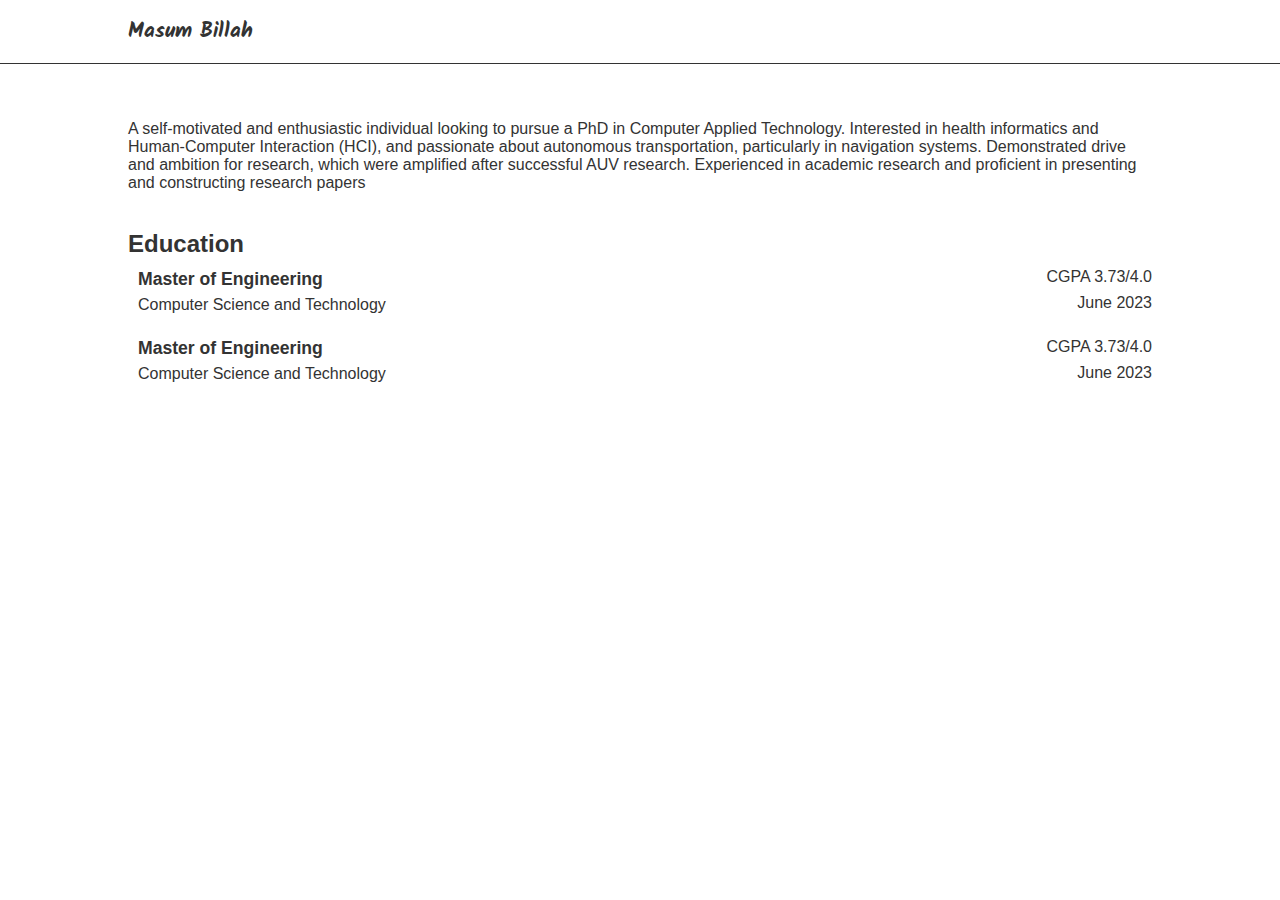
==== cv.html @ 6d70ecaf "Initial commit" ====
<!DOCTYPE html>
<html lang="en">

<head>
    <meta charset="UTF-8">
    <meta name="viewport" content="width=device-width, initial-scale=1.0">
    <title>About - Masum Billah</title>
    <meta name="title" content="About - Masum Billah">
    <link rel="stylesheet" href="styles.css">

    <link rel="stylesheet" href="https://cdnjs.cloudflare.com/ajax/libs/font-awesome/5.15.4/css/all.min.css">

</head>

<body>
    <header>
        <div class="container">
            <div class="header-content">
                <a href="/" class="logo">Masum Billah</a>
            </div>
        </div>
    </header>
    <main>
        <div class="container">
            <section>
                <p>
                    A self-motivated and enthusiastic individual looking to pursue a PhD in Computer Applied Technology.
                    Interested in health informatics and Human-Computer Interaction (HCI), and passionate about
                    autonomous transportation, particularly in navigation systems. Demonstrated drive and ambition for
                    research, which were amplified after successful AUV research. Experienced in academic research and
                    proficient in presenting and constructing research papers
                </p>
            </section>
            <section>
                <div class="heading">
                    <h2>Education</h2>
                </div>
                <div class="education-container">
                    <div class="left">
                        <p class="degree">Master of Engineering</p>
                        <p>Computer Science and Technology</p>
                    </div>
                    <div class="right">
                        <p>CGPA 3.73/4.0</p>
                        <p>June 2023</p>
                    </div>
                </div>
                <div class="education-container">
                    <div class="left">
                        <p class="degree">Master of Engineering</p>
                        <p>Computer Science and Technology</p>
                    </div>
                    <div class="right">
                        <p>CGPA 3.73/4.0</p>
                        <p>June 2023</p>
                    </div>
                </div>
            </section>
        </div>
    </main>
</body>

</html>
---- styles.css ----
@import url('https://fonts.googleapis.com/css2?family=Kalam:wght@300;400;700&display=swap');
@import url('https://fonts.googleapis.com/css2?family=Poppins:ital,wght@0,100;0,200;0,300;0,400;0,500;0,600;0,700;0,800;0,900;1,100;1,200;1,300;1,400;1,500;1,600;1,700;1,800;1,900&display=swap');

:root {
    /* Body styles */
    margin: 0;
    font-family: "Arial", sans-serif;
    background-color: #fff;
    color: #333;
}

body {
    margin: 0;
    font-family: Arial, sans-serif;
    background-color: #fff;
    color: #333;
}

.header {
    background-color: #fff;
    color: #333;
    height: 100vh;
    display: flex;
    align-items: center;
    justify-content: center;
}

.container {
    width: 80%;
    margin: 0 auto;
}

.intro {
    display: flex;
    justify-content: space-between;
    align-items: center;
    width: 100%;
}

.intro-text {
    max-width: 50%;
    /* Adjust max-width for better spacing */
}


.intro-text h1 {
    font-size: 2.5em;
    /* Larger font size */
    margin: 0;
    /* font-family: "Poppins", sans-serif; */
}

.intro-text p {
    font-size: 1.2em;
}

.buttons {
    opacity: 0;
    margin-top: 30px;
}

.rounded-btn {
    display: inline-block;
    padding: 10px 20px;
    margin-right: 7.5px;
    margin-bottom: 10px;
    border: 2px solid #ccc;
    border-radius: 20px;
    text-decoration: none;
    color: #333;
    /* Darker text color */
    transition: background-color 0.3s, color 0.3s;
}

.rounded-btn:hover {
    background-color: #eae8e6;
    color: #333;
}


.intro-image {
    max-width: 40%;
    /* Adjust max-width for better spacing */
    display: flex;
    justify-content: center;
    margin-right: 5%;
    /* Move the image slightly to the left */
}

.profile-pic {
    display: block;
    border-radius: 15px;
    /* Slightly rounded corners */
    width: 250px;
    /* Adjust image size */
    height: 250px;
    background-size: cover;
    opacity: 0;
    transition: opacity 1s ease-in-out;
}

.profile-pic.loaded {
    opacity: 1;
}

main {
    padding: 40px 0;
}

section {
    margin-bottom: 40px;
}

/* Responsive Design */
@media (max-width: 768px) {
    .header {
        height: 100vh;
        /* Full screen height for mobile */
    }

    .intro {
        flex-direction: column;
        text-align: center;
    }

    .intro-image {
        order: -1;
        margin-right: 0;
        margin-bottom: 20px;
        max-width: 100%;
    }

    .intro-text {
        max-width: 100%;
    }

    .intro-text h1 {
        font-size: 2em;
    }

    .profile-pic {
        width: 200px;
        height: 200px;
    }

    .btn {
        margin-bottom: 10px;
    }

    .rounded-btn {
        margin-right: 5px;
    }
}

.fade-in {
    opacity: 0;
    transition: opacity 1s ease-in-out;
}

.fade-visible {
    opacity: 1;
    transition: opacity 0.5s ease-in-out;
}

header {
    background-color: transparent;
    color: #fff;
    /* Initial text color (white) */
    padding: 15px 0;
    text-align: left;
    opacity: 1;
    border-bottom: 1.5px solid #333;
    /* Border at the bottom, white color */
}

.header-content {
    max-width: 1000px;
}

.logo {
    color: #333;
    text-decoration: none;
    font-size: 1.3em;
    font-weight: bold;
    font-family: "Kalam", cursive;
    transition: color 1s ease;
}

.logo:hover {
    color: #787878;
}

.heading {
    line-height: 150%;
}

.education-container {
    display: flex;
    justify-content: space-between;
    margin-bottom: 20px;
    margin-left: 10px;
    margin-top: -20px;
    line-height: 10px;
    /* background-color: #dbdbdb; */
}

.left {
    flex: 1;
    /* Take up remaining space */
}

.right {
    text-align: right;
}

.degree {
    font-size: 1.1em;
    font-weight: bold;
    margin-bottom: 5px;
}
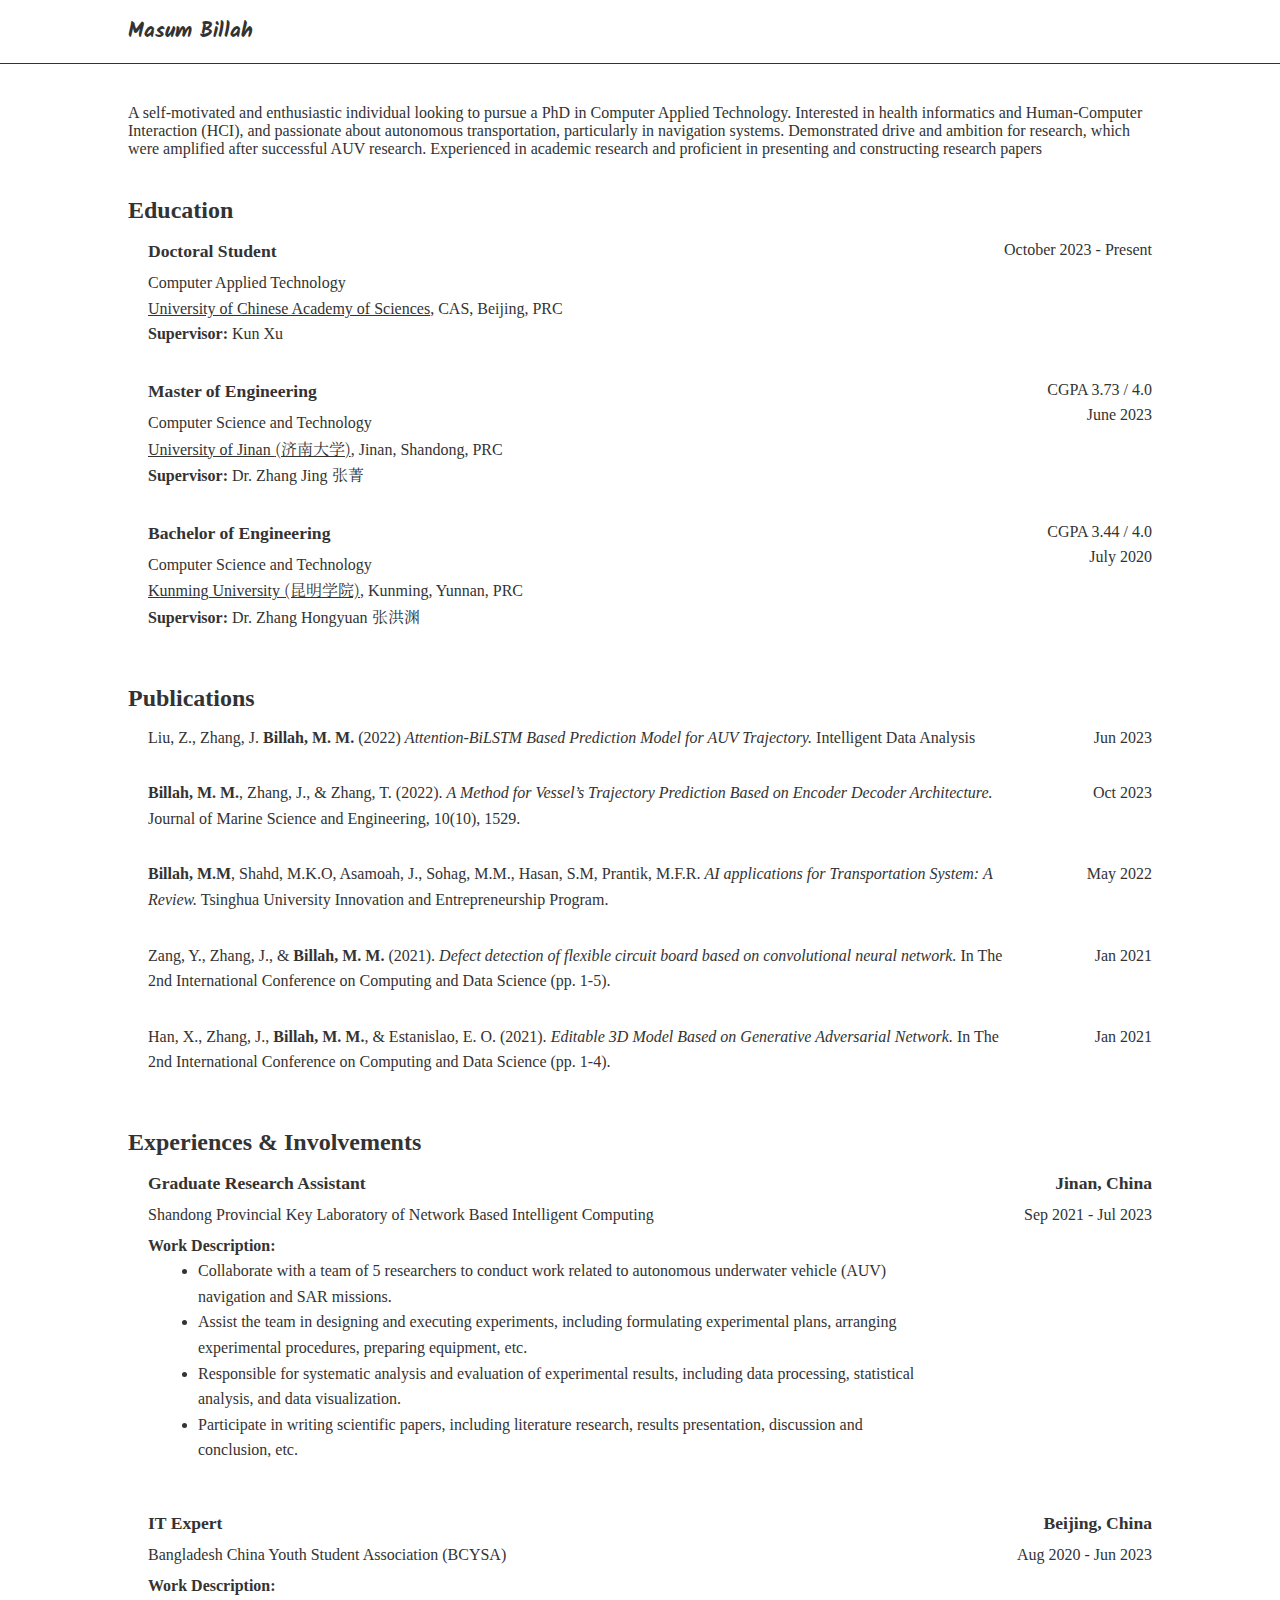
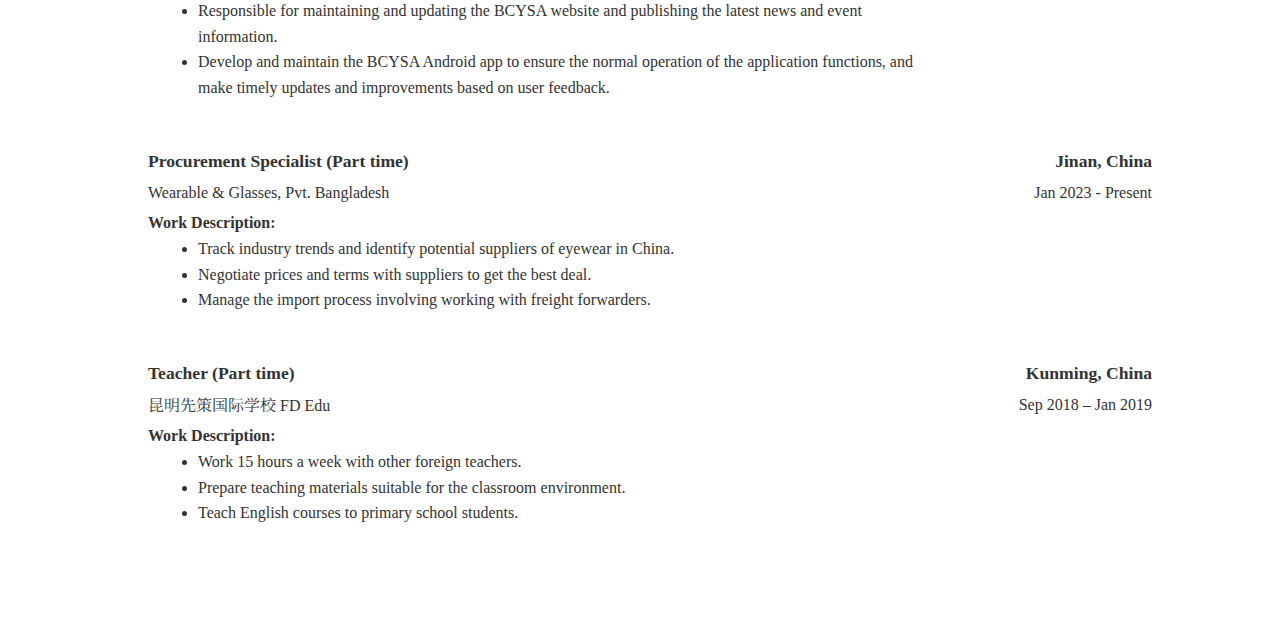
==== commit cd5d13e8: "Added sitemap.xml, _config.yml, icon, modifications on CV" ====
--- a/cv.html
+++ b/cv.html
@@ -4,12 +4,28 @@
 <head>
     <meta charset="UTF-8">
     <meta name="viewport" content="width=device-width, initial-scale=1.0">
-    <title>About - Masum Billah</title>
-    <meta name="title" content="About - Masum Billah">
+    <title>CV - Masum Billah</title>
+    <meta name="title" content="CV - Masum Billah">
+    <meta name="description" content="Young Researcher and Tech Enthusiast">
+    <link rel="canonical" href="https://masumujn.github.io/cv">
+
     <link rel="stylesheet" href="styles.css">
-
     <link rel="stylesheet" href="https://cdnjs.cloudflare.com/ajax/libs/font-awesome/5.15.4/css/all.min.css">
 
+    <link rel="icon" href="https://masumujn.github.io/images/masum.ico" type="image/x-icon">
+
+    <meta property="og:description" content="Young Researcher and Tech Enthusiast">
+    <meta property="og:image" content="https://masumujn.github.io/images/masum.webp">
+    <meta property="og:image:alt" content="Masum Billah">
+    <meta property="og:site_name" content="Masum Billah">
+    <meta property="og:title" content="CV - Masum Billah">
+    <meta property="og:type" content="website">
+    <meta property="og:url" content="https://masumujn.github.io/cv">
+
+    <meta name="twitter:card" content="summary">
+    <meta name="twitter:description" content="Young Researcher and Tech Enthusiast">
+    <meta name="twitter:image:src" content="https://masumujn.github.io/images/masum.webp">
+    <meta name="twitter:title" content="CV - Masum Billah">
 </head>
 
 <body>
@@ -21,8 +37,8 @@
         </div>
     </header>
     <main>
-        <div class="container">
-            <section>
+        <div class="container" style="font-family: 'Times New Roman', Times, serif;">
+            <section class="bio">
                 <p>
                     A self-motivated and enthusiastic individual looking to pursue a PhD in Computer Applied Technology.
                     Interested in health informatics and Human-Computer Interaction (HCI), and passionate about
@@ -31,28 +47,177 @@
                     proficient in presenting and constructing research papers
                 </p>
             </section>
-            <section>
+            <section class="education">
                 <div class="heading">
                     <h2>Education</h2>
                 </div>
-                <div class="education-container">
-                    <div class="left">
-                        <p class="degree">Master of Engineering</p>
+                <div class="splitted-container">
+                    <div class="left">
+                        <p class="name">Doctoral Student</p>
+                        <p>Computer Applied Technology</p>
+                        <p><u>University of Chinese Academy of Sciences</u>, CAS, Beijing, PRC</p>
+                        <p><strong>Supervisor: </strong> Kun Xu</p>
+                    </div>
+                    <div class="right">
+                        <p>October 2023 - Present</p>
+                    </div>
+                </div>
+                <div class="splitted-container">
+                    <div class="left">
+                        <p class="name">Master of Engineering</p>
                         <p>Computer Science and Technology</p>
+                        <p><u>University of Jinan <span class="chinese">(济南大学)</span></u>, Jinan, Shandong, PRC</p>
+                        <p><strong>Supervisor: </strong> Dr. Zhang Jing <span class="chinese">张菁</span></p>
                     </div>
                     <div class="right">
-                        <p>CGPA 3.73/4.0</p>
+                        <p>CGPA 3.73 / 4.0</p>
                         <p>June 2023</p>
                     </div>
                 </div>
-                <div class="education-container">
-                    <div class="left">
-                        <p class="degree">Master of Engineering</p>
+
+                <div class="splitted-container">
+                    <div class="left">
+                        <p class="name">Bachelor of Engineering</p>
                         <p>Computer Science and Technology</p>
+                        <p><u>Kunming University <span class="chinese">(昆明学院)</span></u>, Kunming, Yunnan, PRC</p>
+                        <p><strong>Supervisor: </strong> Dr. Zhang Hongyuan <span class="chinese">张洪渊</span></p>
                     </div>
                     <div class="right">
-                        <p>CGPA 3.73/4.0</p>
-                        <p>June 2023</p>
+                        <p>CGPA 3.44 / 4.0</p>
+                        <p>July 2020</p>
+                    </div>
+                </div>
+            </section>
+            <section class="publications">
+                <div class="heading">
+                    <h2>Publications</h2>
+                    <div class="splitted-container">
+                        <p class="left">Liu, Z., Zhang, J. <b>Billah, M. M.</b> (2022) <i>Attention-BiLSTM Based
+                                Prediction Model for AUV Trajectory.</i> Intelligent Data Analysis</p>
+
+                        <p class="right" style="flex: 0.17;">Jun 2023</p>
+                    </div>
+                    <div class="splitted-container">
+                        <p class="left"><b>Billah, M. M.</b>, Zhang, J., & Zhang, T. (2022). <i>A Method for Vessel’s
+                                Trajectory Prediction Based on Encoder Decoder Architecture.</i> Journal of Marine
+                            Science and Engineering, 10(10), 1529.</p>
+                        <p class="right" style="flex: 0.17;">Oct 2023</p>
+                    </div>
+                    <div class="splitted-container">
+                        <p class="left"><b>Billah, M.M</b>, Shahd, M.K.O, Asamoah, J., Sohag, M.M., Hasan, S.M, Prantik,
+                            M.F.R. <i>AI applications for Transportation System: A Review.</i> Tsinghua
+                            University Innovation and Entrepreneurship Program.</p>
+                        <p class="right" style="flex: 0.17;">May 2022</p>
+                    </div>
+                    <div class="splitted-container">
+                        <p class="left">Zang, Y., Zhang, J., & <b>Billah, M. M.</b> (2021). <i>Defect detection of
+                                flexible
+                                circuit board based on convolutional neural network.</i> In The 2nd
+                            International Conference on Computing and Data Science (pp. 1-5).</p>
+                        <p class="right" style="flex: 0.17;">Jan 2021</p>
+                    </div>
+                    <div class="splitted-container">
+                        <p class="left">Han, X., Zhang, J., <b>Billah, M. M.</b>, & Estanislao, E. O. (2021).
+                            <i>Editable 3D
+                                Model Based on Generative Adversarial Network.</i> In The 2nd International
+                            Conference on Computing and Data Science (pp. 1-4).
+                        </p>
+                        <p class="right" style="flex: 0.17;">Jan 2021</p>
+                    </div>
+                </div>
+
+            </section>
+            <section class="education">
+                <div class="heading">
+                    <h2>Experiences & Involvements</h2>
+                </div>
+                <div class="splitted-container">
+                    <div class="left">
+                        <p class="name">Graduate Research Assistant</p>
+                        <p>Shandong Provincial Key Laboratory of Network Based Intelligent Computing</p>
+                        <p style="margin-top: 5px;">
+                            <strong>Work Description: </strong>
+                        </p>
+                        <ul style="margin-left: 10px; margin-top: 0;">
+                            <li>Collaborate with a team of 5 researchers to conduct work related to autonomous
+                                underwater
+                                vehicle (AUV) navigation and SAR missions.</li>
+                            <li>Assist the team in designing and executing experiments, including formulating
+                                experimental
+                                plans, arranging experimental procedures, preparing equipment, etc.</li>
+                            <li>Responsible for systematic analysis and evaluation of experimental results, including
+                                data
+                                processing, statistical analysis, and data visualization.</li>
+                            <li>Participate in writing scientific papers, including literature research, results
+                                presentation, discussion and conclusion, etc.
+                        </ul>
+                        </span>
+                    </div>
+                    <div class="right" style="flex: 0.3;">
+                        <p class="name">Jinan, China</p>
+                        <p>Sep 2021 - Jul 2023</p>
+                    </div>
+                </div>
+
+                <div class="splitted-container">
+                    <div class="left">
+                        <p class="name">IT Expert</p>
+                        <p>Bangladesh China Youth Student Association (BCYSA)</p>
+                        <p style="margin-top: 5px;">
+                            <strong>Work Description: </strong>
+                        </p>
+                        <ul style="margin-left: 10px; margin-top: 0;">
+                            <li>Responsible for maintaining and updating the BCYSA website and publishing the latest
+                                news and event information.</li>
+                            <li>Develop and maintain the BCYSA Android app to ensure the normal operation of the
+                                application functions, and make timely updates and improvements based on user feedback.
+                            </li>
+                        </ul>
+                        </span>
+                    </div>
+                    <div class="right" style="flex: 0.3;">
+                        <p class="name">Beijing, China</p>
+                        <p>Aug 2020 - Jun 2023</p>
+                    </div>
+                </div>
+
+                <div class="splitted-container">
+                    <div class="left">
+                        <p class="name">Procurement Specialist (Part time)</p>
+                        <p>Wearable & Glasses, Pvt. Bangladesh</p>
+                        <p style="margin-top: 5px;">
+                            <strong>Work Description: </strong>
+                        </p>
+                        <ul style="margin-left: 10px; margin-top: 0;">
+                            <li>Track industry trends and identify potential suppliers of eyewear in China.</li>
+                            <li>Negotiate prices and terms with suppliers to get the best deal.</li>
+                            <li>Manage the import process involving working with freight forwarders.</li>
+                        </ul>
+                        </span>
+                    </div>
+                    <div class="right" style="flex: 0.3;">
+                        <p class="name">Jinan, China</p>
+                        <p>Jan 2023 - Present</p>
+                    </div>
+                </div>
+
+                <div class="splitted-container">
+                    <div class="left">
+                        <p class="name">Teacher (Part time)</p>
+                        <p><span class="chinese">昆明先策国际学校</span> FD Edu</p>
+                        <p style="margin-top: 5px;">
+                            <strong>Work Description: </strong>
+                        </p>
+                        <ul style="margin-left: 10px; margin-top: 0;">
+                            <li>Work 15 hours a week with other foreign teachers.</li>
+                            <li>Prepare teaching materials suitable for the classroom environment.</li>
+                            <li>Teach English courses to primary school students.</li>
+                        </ul>
+                        </span>
+                    </div>
+                    <div class="right" style="flex: 0.3;">
+                        <p class="name">Kunming, China</p>
+                        <p>Sep 2018 – Jan 2019</p>
                     </div>
                 </div>
             </section>
--- a/styles.css
+++ b/styles.css
@@ -1,5 +1,6 @@
 @import url('https://fonts.googleapis.com/css2?family=Kalam:wght@300;400;700&display=swap');
 @import url('https://fonts.googleapis.com/css2?family=Poppins:ital,wght@0,100;0,200;0,300;0,400;0,500;0,600;0,700;0,800;0,900;1,100;1,200;1,300;1,400;1,500;1,600;1,700;1,800;1,900&display=swap');
+@import url('https://fonts.googleapis.com/css2?family=Noto+Serif+SC:wght@200..900&display=swap');
 
 :root {
     /* Body styles */
@@ -194,27 +195,42 @@
     line-height: 150%;
 }
 
-.education-container {
+.splitted-container {
     display: flex;
     justify-content: space-between;
     margin-bottom: 20px;
-    margin-left: 10px;
+    margin-left: 20px;
     margin-top: -20px;
-    line-height: 10px;
-    /* background-color: #dbdbdb; */
+    line-height: 1.6;
+}
+
+@media (max-width: 768px) {
+    .splitted-container {
+        margin-left: 0;
+    }
 }
 
 .left {
     flex: 1;
-    /* Take up remaining space */
+    margin: 15px 0;
 }
 
 .right {
+    flex: 0.4;
     text-align: right;
-}
-
-.degree {
+    margin: 15px 0;
+}
+
+.name {
     font-size: 1.1em;
     font-weight: bold;
     margin-bottom: 5px;
+}
+
+p {
+    margin: 0;
+}
+
+.chinese {
+    font-family: "Noto Serif SC", serif;
 }